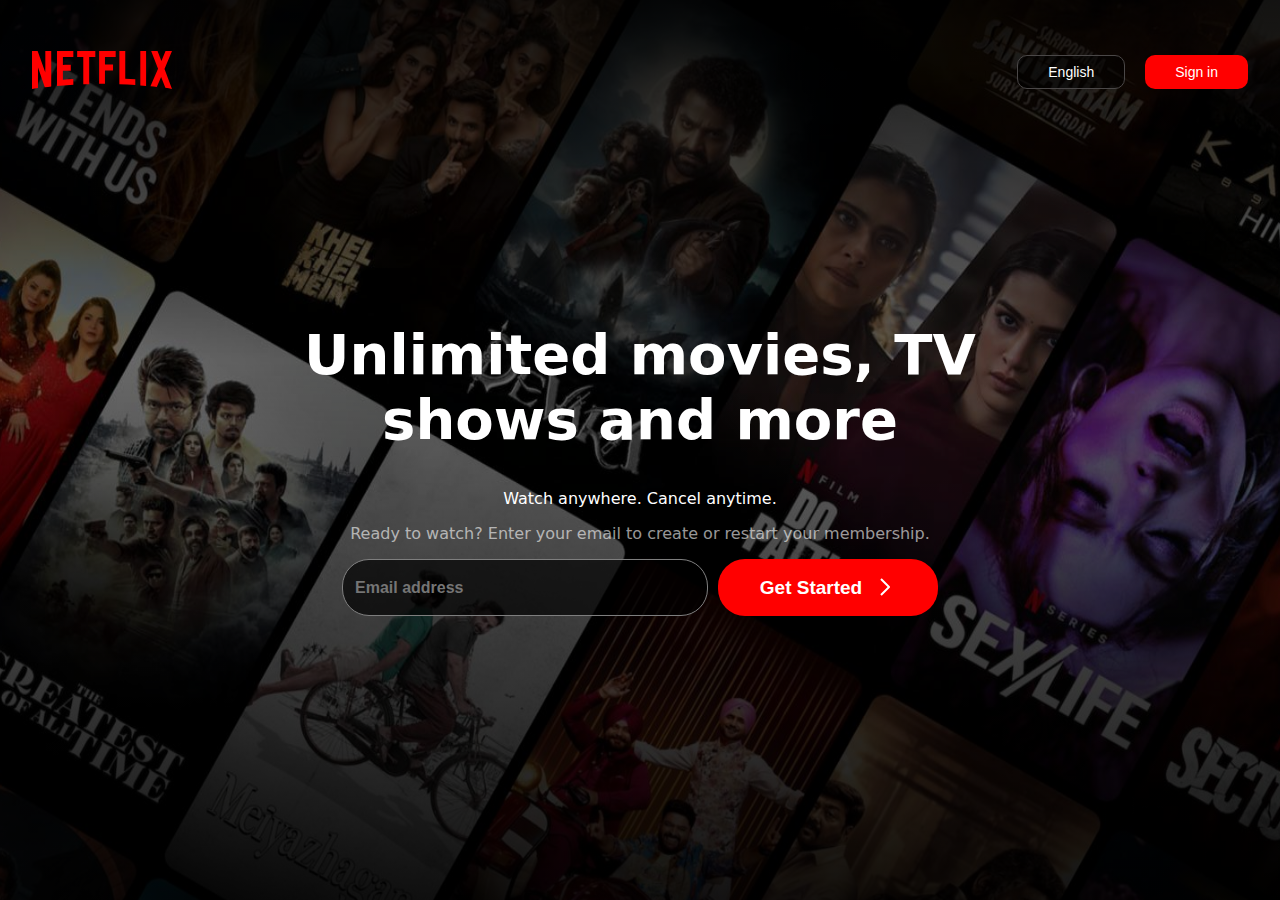
==== Netflix Clone/index.html @ ecee33c0 "Creating netflix clone, designing home page" ====
<!DOCTYPE html>
<html lang="en">
  <head>
    <meta charset="UTF-8" />
    <meta name="viewport" content="width=device-width, initial-scale=1.0" />
    <link rel="stylesheet" href="styles.css" />
  </head>
  <body>
    <section>
      <div class="hero">
        <img src="./hero.jpg" class="hero-img" />
        <div class="tint"></div>
        <div class="nav">
          <a href="" class="logo"
            ><svg
              viewBox="0 0 111 30"
              version="1.1"
              fill="red"
              height="50px"
              width="140px"
              xmlns="http://www.w3.org/2000/svg"
              xmlns:xlink="http://www.w3.org/1999/xlink"
              aria-hidden="true"
              role="img"
              class="default-ltr-cache-1d568uk ev1dnif2"
            >
              <g>
                <path
                  d="M105.06233,14.2806261 L110.999156,30 C109.249227,29.7497422 107.500234,29.4366857 105.718437,29.1554972 L102.374168,20.4686475 L98.9371075,28.4375293 C97.2499766,28.1563408 95.5928391,28.061674 93.9057081,27.8432843 L99.9372012,14.0931671 L94.4680851,-5.68434189e-14 L99.5313525,-5.68434189e-14 L102.593495,7.87421502 L105.874965,-5.68434189e-14 L110.999156,-5.68434189e-14 L105.06233,14.2806261 Z M90.4686475,-5.68434189e-14 L85.8749649,-5.68434189e-14 L85.8749649,27.2499766 C87.3746368,27.3437061 88.9371075,27.4055675 90.4686475,27.5930265 L90.4686475,-5.68434189e-14 Z M81.9055207,26.93692 C77.7186241,26.6557316 73.5307901,26.4064111 69.250164,26.3117443 L69.250164,-5.68434189e-14 L73.9366389,-5.68434189e-14 L73.9366389,21.8745899 C76.6248008,21.9373887 79.3120255,22.1557784 81.9055207,22.2804387 L81.9055207,26.93692 Z M64.2496954,10.6561065 L64.2496954,15.3435186 L57.8442216,15.3435186 L57.8442216,25.9996251 L53.2186709,25.9996251 L53.2186709,-5.68434189e-14 L66.3436123,-5.68434189e-14 L66.3436123,4.68741213 L57.8442216,4.68741213 L57.8442216,10.6561065 L64.2496954,10.6561065 Z M45.3435186,4.68741213 L45.3435186,26.2498828 C43.7810479,26.2498828 42.1876465,26.2498828 40.6561065,26.3117443 L40.6561065,4.68741213 L35.8121661,4.68741213 L35.8121661,-5.68434189e-14 L50.2183897,-5.68434189e-14 L50.2183897,4.68741213 L45.3435186,4.68741213 Z M30.749836,15.5928391 C28.687787,15.5928391 26.2498828,15.5928391 24.4999531,15.6875059 L24.4999531,22.6562939 C27.2499766,22.4678976 30,22.2495079 32.7809542,22.1557784 L32.7809542,26.6557316 L19.812541,27.6876933 L19.812541,-5.68434189e-14 L32.7809542,-5.68434189e-14 L32.7809542,4.68741213 L24.4999531,4.68741213 L24.4999531,10.9991564 C26.3126816,10.9991564 29.0936358,10.9054269 30.749836,10.9054269 L30.749836,15.5928391 Z M4.78114163,12.9684132 L4.78114163,29.3429562 C3.09401069,29.5313525 1.59340144,29.7497422 0,30 L0,-5.68434189e-14 L4.4690224,-5.68434189e-14 L10.562377,17.0315868 L10.562377,-5.68434189e-14 L15.2497891,-5.68434189e-14 L15.2497891,28.061674 C13.5935889,28.3437998 11.906458,28.4375293 10.1246602,28.6868498 L4.78114163,12.9684132 Z"
                />
              </g>
            </svg>
          </a>
          <div class="nav-flex">
            <button class="btn-english">English</button>
            <button class="btn-signin">Sign in</button>
          </div>
        </div>
        <div class="content">
          <h1 class="title">Unlimited movies, TV shows and more</h1>
          <p class="sub-title">Watch anywhere. Cancel anytime.</p>
          <p class="desc">
            Ready to watch? Enter your email to create or restart your
            membership.
          </p>
          <div class="content-flex">
            <input
              type="text"
              class="content-input"
              placeholder="Email address"
            />
            <button class="content-btn">
              <span>Get Started</span
              ><span class="mt-btn"
                ><svg
                  xmlns="http://www.w3.org/2000/svg"
                  fill="red"
                  height="24"
                  width="24"
                  role="img"
                  viewBox="0 0 24 24"
                  width="24"
                  height="24"
                  data-icon="ChevronRightStandard"
                  aria-hidden="true"
                >
                  <path
                    fill-rule="evenodd"
                    clip-rule="evenodd"
                    d="M15.5859 12L8.29303 19.2928L9.70725 20.7071L17.7072 12.7071C17.8948 12.5195 18.0001 12.2652 18.0001 12C18.0001 11.7347 17.8948 11.4804 17.7072 11.2928L9.70724 3.29285L8.29303 4.70706L15.5859 12Z"
                    fill="currentColor"
                  ></path>
                </svg>
              </span>
            </button>
          </div>
        </div>
      </div>
    </section>
  </body>
</html>
---- Netflix Clone/styles.css ----
body {
  margin: 0;
  font-family: system-ui, -apple-system, BlinkMacSystemFont, "Segoe UI", Roboto,
    Oxygen, Ubuntu, Cantarell, "Open Sans", "Helvetica Neue", sans-serif;
  background-color: rgb(37, 36, 36);
}
.hero {
  width: 100%;
  height: 100vh;
  overflow: hidden;
}
.hero-img {
  width: 100%;
  height: 100vh;
  transform: scale(1.4);
}
.tint {
  background-color: rgba(0, 0, 0, 0.452);
  background-image: linear-gradient(
    to top,
    rgba(0, 0, 0, 0.8) 0,
    rgba(0, 0, 0, 0) 60%,
    rgba(0, 0, 0, 0.8) 100%
  );
  position: absolute;
  top: 0;
  bottom: 0;
  left: 0;
  right: 0;
  height: 100vh;
}
.content {
  position: absolute;
  color: white;
  text-align: center;
  width: 840px;
  left: 50%;
  top: 50%;
  transform: translate(-50%, -50%);
  /* transalte x-axis and y-axis */
}
.nav {
  position: absolute;
  display: flex;
  top: 8%;
  left: 50%;
  width: 95%;
  transform: translate(-50%, -50%);
  justify-content: space-between;
  align-items: center;
}
.logo {
  color: red;
}
.nav-flex {
  display: flex;
  gap: 20px;
}
.btn-english {
  padding: 8px 30px;
  background-color: rgba(0, 0, 0, 0.489);
  color: white;
  font-size: 14px;
  border: solid 1px rgb(74, 71, 71);
  border-radius: 10px;
}
.btn-signin {
  padding: 8px 30px;

  font-size: 14px;
  border: none;
  border-radius: 10px;
  background-color: red;
  color: white;
}
.title {
  font-size: 56px;
  text-align: center;
}
.subtitle {
  font-size: 30px;
}
.desc {
  font-size: 16px;
  color: rgba(255, 255, 255, 0.6);
}
.content-flex {
  display: flex;
  justify-content: center;
  gap: 10px;
}
.content-input {
  width: 340px;
  padding: 12px;
  border-radius: 27px;
  background-color: rgba(0, 0, 0, 0.68);
  border: solid 1px grey;
  color: white;
  font-weight: bold;
  font-size: 16px;
}
.content-btn {
  width: 220px;
  padding: 12px;
  border-radius: 27px;
  background-color: red;
  color: white;
  font-size: 19px;
  border: none;
  font-weight: bold;
  display: flex;
  gap: 10px;
  align-items: center;
  justify-content: center;
}
.mt-btn {
  margin-top: 4px;
}
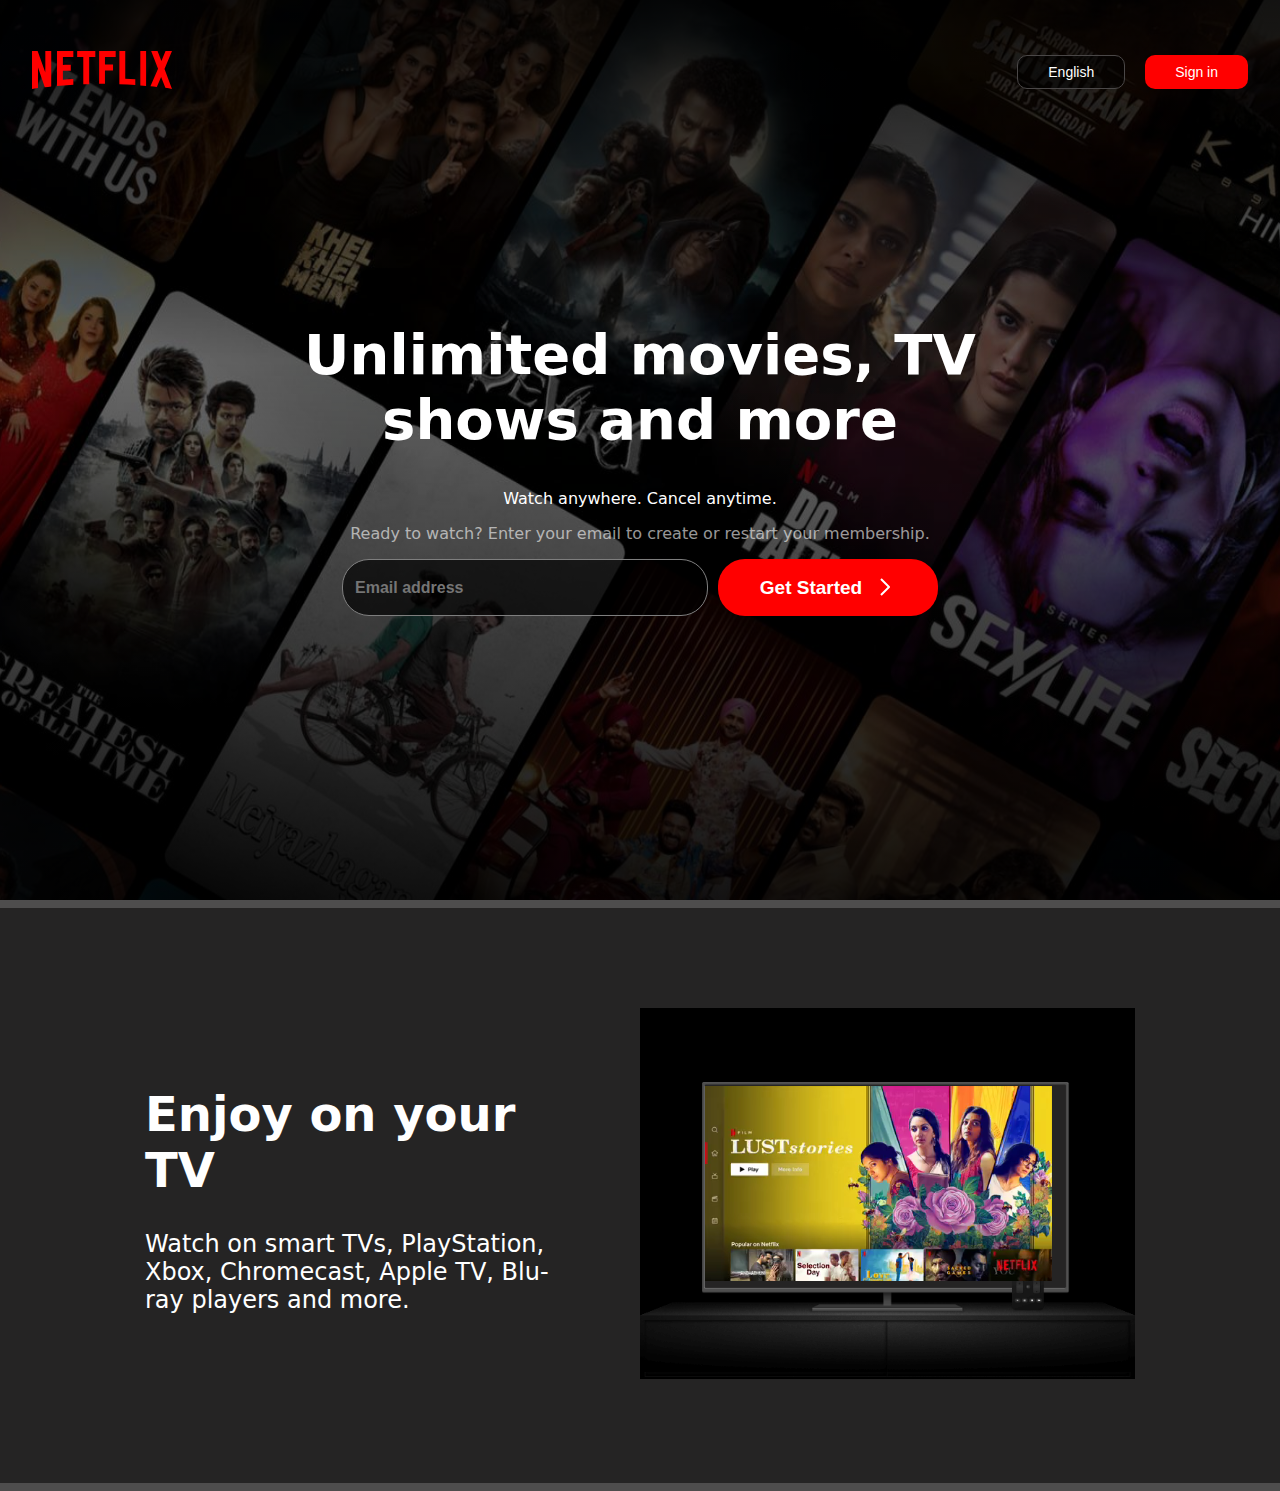
==== commit d9a36d6e: "added 2nd section to nextflix clone" ====
--- a/Netflix Clone/index.html
+++ b/Netflix Clone/index.html
@@ -77,5 +77,22 @@
         </div>
       </div>
     </section>
+    <section>
+      <div class="container">
+        <div class="left">
+          <h1 class="heading">Enjoy on your TV</h1>
+          <p class="sub-heading">
+            Watch on smart TVs, PlayStation, Xbox, Chromecast, Apple TV, Blu-ray
+            players and more.
+          </p>
+        </div>
+        <div class="right">
+          <div class="real-tv">
+            <video src="video.m4v" autoplay muted loop class="video"></video>
+            <img src="tv.png" class="tv" alt="" />
+          </div>
+        </div>
+      </div>
+    </section>
   </body>
 </html>
--- a/Netflix Clone/styles.css
+++ b/Netflix Clone/styles.css
@@ -116,3 +116,44 @@
 .mt-btn {
   margin-top: 4px;
 }
+
+/* Designing section 2*/
+.container {
+  width: 990px;
+  color: white;
+  display: flex;
+  gap: 80px;
+  margin: 100px auto;
+  align-items: center;
+}
+.left {
+  width: 50%;
+}
+.right {
+  width: 50%;
+}
+.tv {
+  width: 100%;
+}
+.video {
+  margin-left: 65px;
+  margin-top: 25px;
+  width: 70%;
+  height: 80%;
+  object-fit: contain;
+  position: absolute;
+}
+.real-tv {
+  width: 495px;
+  display: block;
+  position: relative;
+}
+.heading {
+  font-size: 48px;
+}
+.sub-heading {
+  font-size: 24px;
+}
+section {
+  border-bottom: 8px solid #eeeeee34;
+}
